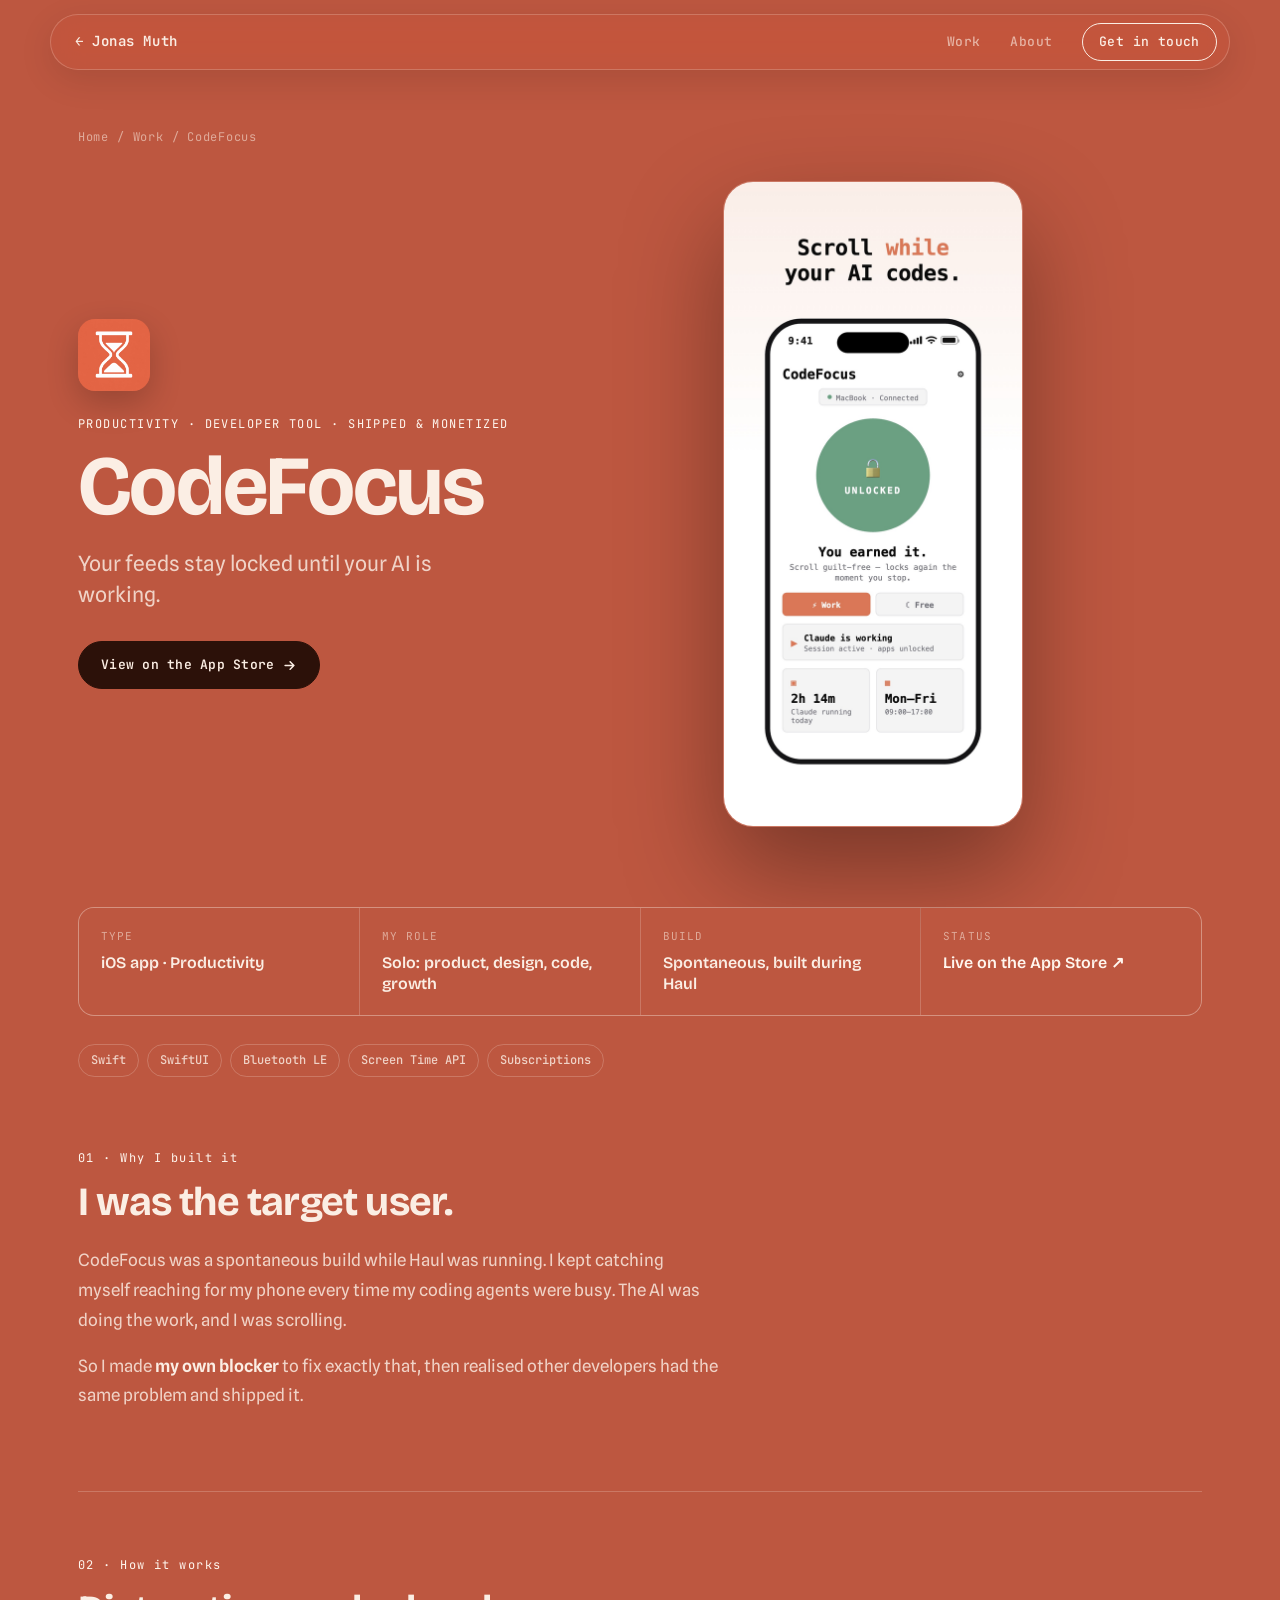
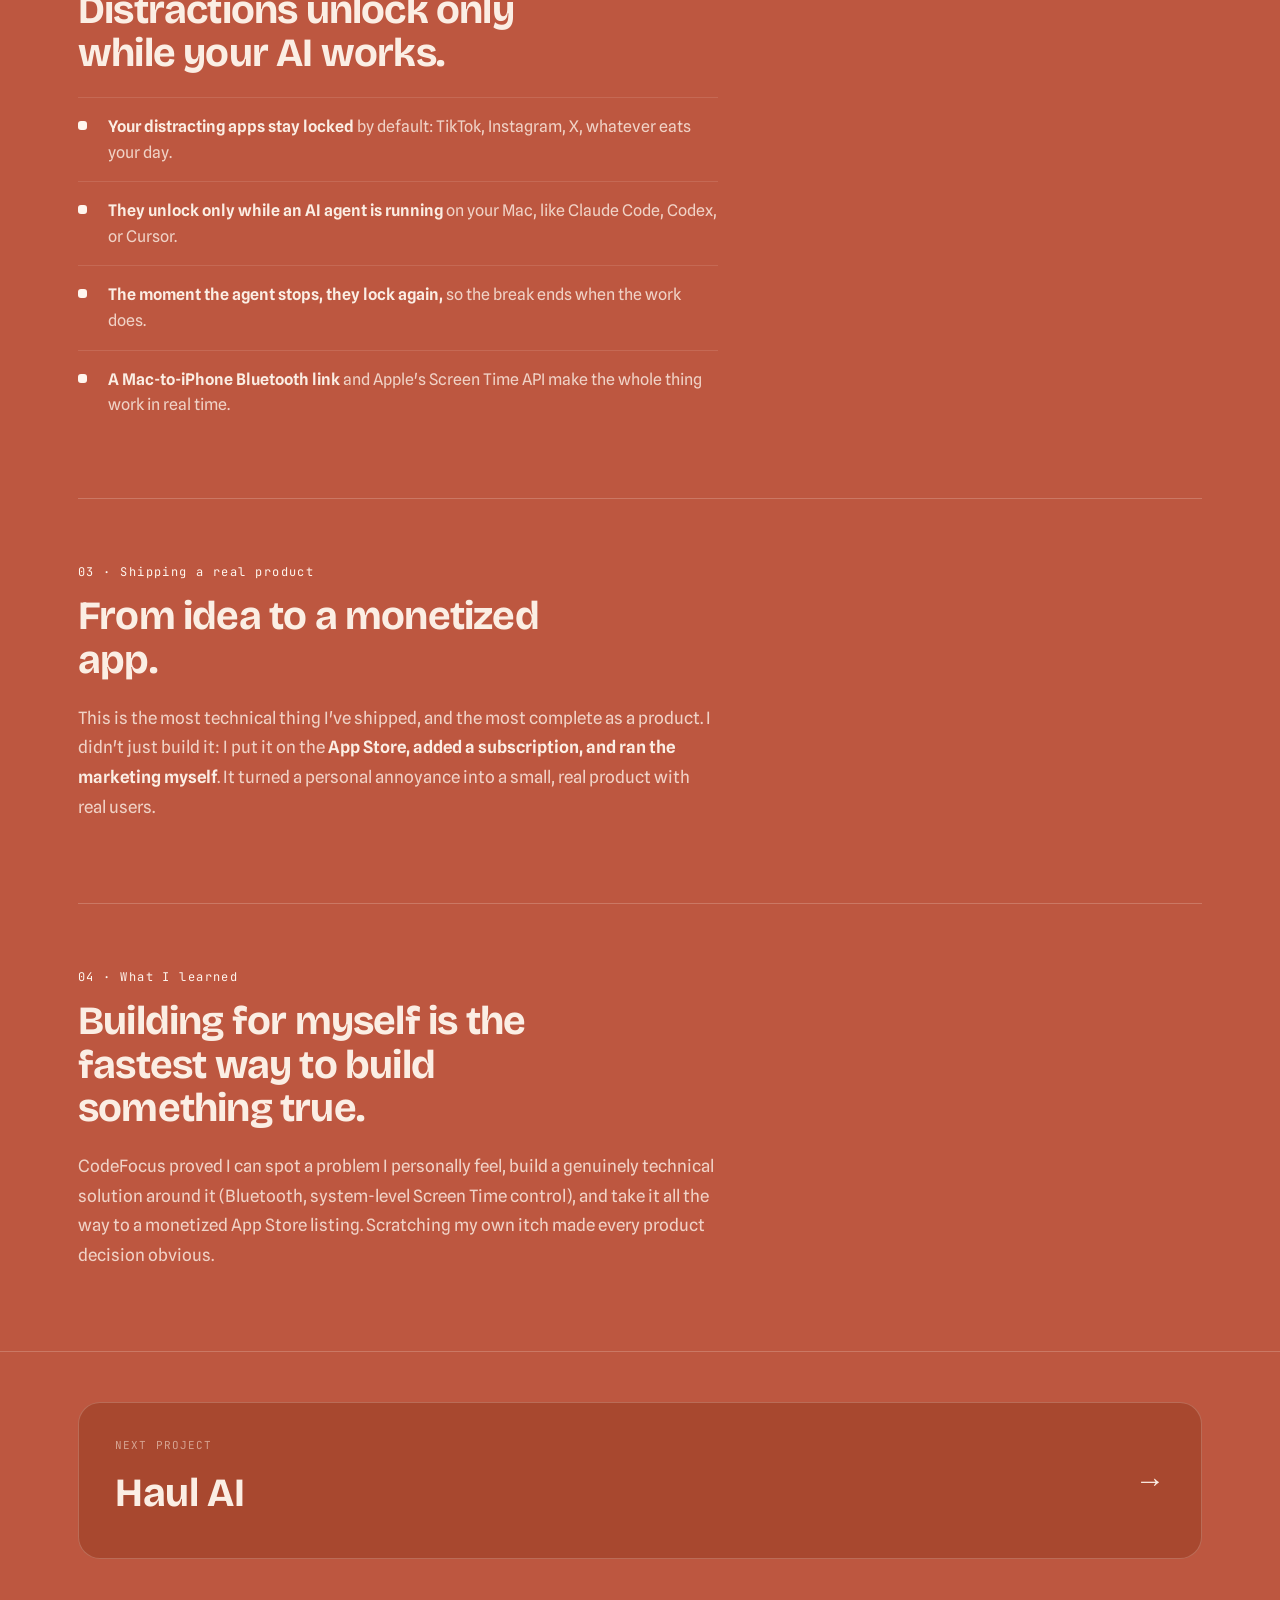
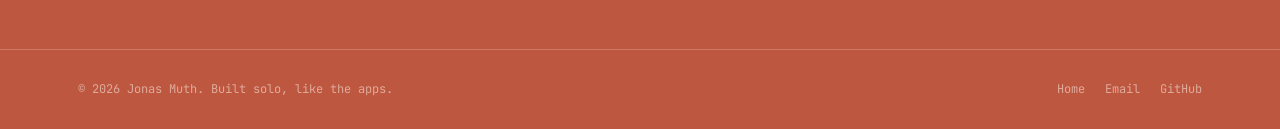
==== codefocus.html @ 3209b7ca "Restructure: consistent homepage + dedicated per-app case-study pages - Homepage now keeps one consi" ====
<!DOCTYPE html>
<html lang="en">
<head>
<meta charset="UTF-8">
<meta name="viewport" content="width=device-width, initial-scale=1.0">
<title>CodeFocus · Jonas Muth</title>
<meta name="description" content="CodeFocus keeps your distracting apps locked until your AI coding agent is working. Built spontaneously, shipped to the App Store, and monetized.">
<link rel="preconnect" href="https://fonts.googleapis.com">
<link rel="preconnect" href="https://fonts.gstatic.com" crossorigin>
<link href="https://fonts.googleapis.com/css2?family=Bricolage+Grotesque:opsz,wght@12..96,500;12..96,600;12..96,700;12..96,800&family=Spline+Sans:wght@400;500;600&family=JetBrains+Mono:wght@400;500;600&family=Baloo+2:wght@600;700;800&display=swap" rel="stylesheet">
<link rel="stylesheet" href="style.css">
</head>
<body class="theme-cf">

<nav>
  <div class="wrap nav-in">
    <a href="index.html" class="brand">← Jonas&nbsp;Muth</a>
    <div class="nav-links">
      <a href="index.html#work">Work</a>
      <a href="index.html#about">About</a>
      <a href="index.html#contact" class="nav-cta mag">Get in touch</a>
    </div>
  </div>
</nav>

<main class="case">
  <div class="wrap">
    <div class="crumb"><a href="index.html">Home</a> / <a href="index.html#work">Work</a> / <span>CodeFocus</span></div>

    <div class="case-hero">
      <div class="rise">
        <img src="codefocus-icon.png" alt="CodeFocus icon" class="case-icon">
        <div class="case-kicker">Productivity · Developer tool · Shipped &amp; monetized</div>
        <h1>CodeFocus</h1>
        <p class="case-lede">Your feeds stay locked until your AI is working.</p>
        <a class="btn btn-fill mag" href="https://apps.apple.com/app/id6781040937" target="_blank" rel="noopener">View on the App Store
          <svg viewBox="0 0 24 24" fill="none" stroke="currentColor" stroke-width="2.5" stroke-linecap="round" stroke-linejoin="round"><path d="M5 12h14M13 6l6 6-6 6"/></svg></a>
      </div>
      <div class="rise d1" data-tilt-scope>
        <img src="screen-codefocus.png" class="case-shot tilt" alt="CodeFocus showing apps unlocked while Claude is working">
      </div>
    </div>

    <dl class="meta rise">
      <div><dt>Type</dt><dd>iOS app · Productivity</dd></div>
      <div><dt>My role</dt><dd>Solo: product, design, code, growth</dd></div>
      <div><dt>Build</dt><dd>Spontaneous, built during Haul</dd></div>
      <div><dt>Status</dt><dd><a href="https://apps.apple.com/app/id6781040937" target="_blank" rel="noopener">Live on the App Store ↗</a></dd></div>
    </dl>
    <div class="techrow rise d1">
      <span>Swift</span><span>SwiftUI</span><span>Bluetooth LE</span><span>Screen Time API</span><span>Subscriptions</span>
    </div>

    <section class="sec rise">
      <div class="sec-num">01 · Why I built it</div>
      <h2>I was the target user.</h2>
      <p>CodeFocus was a spontaneous build while Haul was running. I kept catching myself reaching for my phone every time my coding agents were busy. The AI was doing the work, and I was scrolling.</p>
      <p>So I made <strong>my own blocker</strong> to fix exactly that, then realised other developers had the same problem and shipped it.</p>
    </section>

    <section class="sec rise">
      <div class="sec-num">02 · How it works</div>
      <h2>Distractions unlock only while your AI works.</h2>
      <ul class="howlist">
        <li><b>Your distracting apps stay locked</b> by default: TikTok, Instagram, X, whatever eats your day.</li>
        <li><b>They unlock only while an AI agent is running</b> on your Mac, like Claude Code, Codex, or Cursor.</li>
        <li><b>The moment the agent stops, they lock again,</b> so the break ends when the work does.</li>
        <li><b>A Mac-to-iPhone Bluetooth link</b> and Apple's Screen Time API make the whole thing work in real time.</li>
      </ul>
    </section>

    <section class="sec rise">
      <div class="sec-num">03 · Shipping a real product</div>
      <h2>From idea to a monetized app.</h2>
      <p>This is the most technical thing I've shipped, and the most complete as a product. I didn't just build it: I put it on the <strong>App Store, added a subscription, and ran the marketing myself</strong>. It turned a personal annoyance into a small, real product with real users.</p>
    </section>

    <section class="sec rise">
      <div class="sec-num">04 · What I learned</div>
      <h2>Building for myself is the fastest way to build something true.</h2>
      <p>CodeFocus proved I can spot a problem I personally feel, build a genuinely technical solution around it (Bluetooth, system-level Screen Time control), and take it all the way to a monetized App Store listing. Scratching my own itch made every product decision obvious.</p>
    </section>
  </div>

  <div class="next">
    <div class="wrap">
      <a href="haul.html" class="mag">
        <div>
          <div class="nx-lab">Next project</div>
          <div class="nx-name">Haul AI</div>
        </div>
        <div class="nx-arrow">→</div>
      </a>
    </div>
  </div>
</main>

<footer>
  <div class="wrap foot">
    <span>© 2026 Jonas Muth. Built solo, like the apps.</span>
    <span class="foot-l">
      <a href="index.html">Home</a>
      <a href="mailto:jonas.muth@yahoo.de">Email</a>
      <a href="https://github.com/jonasmuth04-pixel" target="_blank" rel="noopener">GitHub</a>
    </span>
  </div>
</footer>

<script src="app.js"></script>
</body>
</html>
---- style.css ----
/* =========================================================
   Jonas Muth · shared styles (homepage + app case studies)
   One consistent frame; app pages re-theme via body.theme-*
   ========================================================= */
:root{
  --bg:#F3F2EC;
  --bg-2:#EAE8DF;
  --fg:#171611;
  --muted:rgba(23,22,17,.66);
  --faint:rgba(23,22,17,.45);
  --line:rgba(23,22,17,.16);
  --line-soft:rgba(23,22,17,.09);
  --accent:#171611;
  --btn-bg:#171611;
  --btn-fg:#F3F2EC;
  --cur:#171611;

  --display:'Bricolage Grotesque',sans-serif;
  --body:'Spline Sans',-apple-system,BlinkMacSystemFont,sans-serif;
  --mono:'JetBrains Mono',ui-monospace,monospace;
  --round:'Baloo 2',sans-serif;
}

/* ---- app themes (applied to <body>) ---- */
body.theme-haul{
  --bg:#FFFFFF;--bg-2:#FFF6EF;--fg:#171411;
  --muted:rgba(23,20,17,.66);--faint:rgba(23,20,17,.45);
  --line:rgba(23,20,17,.14);--line-soft:rgba(23,20,17,.08);
  --accent:#FF5A00;--btn-bg:#FF5A00;--btn-fg:#fff;--cur:#FF5A00;
}
body.theme-momio{
  --bg:#0A0810;--bg-2:#140e1d;--fg:#F3EAFB;
  --muted:rgba(243,234,251,.72);--faint:rgba(243,234,251,.45);
  --line:rgba(243,234,251,.16);--line-soft:rgba(243,234,251,.08);
  --accent:#C77DFF;--btn-bg:#A855F7;--btn-fg:#fff;--cur:#C77DFF;
}
body.theme-cf{
  --bg:#BD5740;--bg-2:#a8482f;--fg:#FBEEE4;
  --muted:rgba(251,238,228,.82);--faint:rgba(251,238,228,.55);
  --line:rgba(251,238,228,.22);--line-soft:rgba(251,238,228,.12);
  --accent:#FFF6EE;--btn-bg:#2C1109;--btn-fg:#FBEEE4;--cur:#FBEEE4;
}

*,*::before,*::after{margin:0;padding:0;box-sizing:border-box}
html{scroll-behavior:smooth;-webkit-font-smoothing:antialiased;-moz-osx-font-smoothing:grayscale}
body{font-family:var(--body);background:var(--bg);color:var(--fg);line-height:1.55;overflow-x:hidden;transition:background .3s,color .3s}
a{color:inherit;text-decoration:none}
img{display:block;max-width:100%}
::selection{background:var(--accent);color:var(--bg)}
:focus-visible{outline:2.5px solid currentColor;outline-offset:3px;border-radius:2px}

.wrap{max-width:1180px;margin:0 auto;padding:0 28px}
.narrow{max-width:780px}
.mono{font-family:var(--mono);font-weight:500;letter-spacing:.02em}
.eyebrow{font-family:var(--mono);font-size:12px;font-weight:500;letter-spacing:.14em;text-transform:uppercase}

/* ============ NAV (floating pill) ============ */
nav{position:fixed;top:14px;left:0;right:0;z-index:200}
.nav-in{display:flex;align-items:center;justify-content:space-between;height:56px;
  padding:0 12px 0 24px;border-radius:999px;
  background:color-mix(in srgb,var(--bg) 80%,transparent);
  backdrop-filter:blur(16px) saturate(1.4);-webkit-backdrop-filter:blur(16px) saturate(1.4);
  border:1px solid var(--line);box-shadow:0 10px 34px rgba(0,0,0,.10)}
.brand{font-family:var(--mono);font-weight:600;font-size:14px;letter-spacing:.04em}
.nav-links{display:flex;align-items:center;gap:30px}
.nav-links a{font-family:var(--mono);font-size:13px;font-weight:500;letter-spacing:.03em;opacity:.62;transition:opacity .2s}
.nav-links a:hover{opacity:1}
.nav-cta{border:1.5px solid currentColor;border-radius:999px;padding:8px 16px;opacity:1!important}

/* ============ BUTTONS ============ */
.btn{font-family:var(--mono);font-size:13px;font-weight:600;letter-spacing:.02em;padding:13px 22px;border-radius:999px;border:1.5px solid var(--fg);transition:transform .18s,background .18s,color .18s,gap .2s;cursor:pointer;display:inline-flex;align-items:center;gap:8px}
.btn svg{width:15px;height:15px}
.btn-fill{background:var(--btn-bg);color:var(--btn-fg);border-color:var(--btn-bg)}
.btn-fill:hover{transform:translateY(-2px)}
.btn-line:hover{background:var(--fg);color:var(--bg)}
body.theme-momio .btn-fill{background:linear-gradient(120deg,#A855F7,#FF5BD8);border-color:transparent}

/* ============ HERO (homepage) ============ */
.hero{padding:148px 0 86px;border-bottom:1px solid var(--line)}
.hero-grid{display:grid;grid-template-columns:1.35fr .65fr;gap:56px;align-items:end}
.hero-eyebrow{display:flex;align-items:center;gap:12px;color:var(--muted);margin-bottom:30px}
.hero-eyebrow .tick{width:30px;height:1px;background:var(--fg);opacity:.5}
.hero h1{font-family:var(--display);font-weight:700;font-size:clamp(40px,6.4vw,82px);line-height:.99;letter-spacing:-.025em}
.hero h1 .u{text-decoration:underline;text-decoration-thickness:.06em;text-underline-offset:.1em}
.hero-dek{margin-top:30px;max-width:46ch;font-size:18px;color:var(--muted);line-height:1.62}
.hero-actions{margin-top:36px;display:flex;gap:14px;flex-wrap:wrap}
.hero-portrait{position:relative}
.portrait-frame{position:relative;aspect-ratio:4/5;border-radius:140px 140px 18px 18px;overflow:hidden;border:1px solid var(--line);background:var(--bg-2)}
.portrait-frame img{width:100%;height:100%;object-fit:cover;object-position:center 38%;filter:grayscale(.12) contrast(1.02)}
.portrait-cap{position:absolute;left:14px;bottom:14px;font-family:var(--mono);font-size:11px;letter-spacing:.06em;background:var(--fg);color:var(--bg);padding:6px 10px;border-radius:6px}

.ledger{margin-top:66px;border-top:1px solid var(--fg);display:grid;grid-template-columns:repeat(4,1fr)}
.ledger div{padding:20px 22px 4px 0;border-right:1px solid var(--line-soft)}
.ledger div:last-child{border-right:0}
.ledger dt{font-family:var(--mono);font-size:11px;letter-spacing:.1em;text-transform:uppercase;color:var(--faint);margin-bottom:8px}
.ledger dd{font-family:var(--display);font-weight:600;font-size:18px;line-height:1.25}

/* ============ CREDO ============ */
.credo{padding:84px 0;border-bottom:1px solid var(--line)}
.credo-grid{display:grid;grid-template-columns:.4fr .6fr;gap:56px}
.credo .eyebrow{color:var(--faint)}
.credo h2{font-family:var(--display);font-weight:600;font-size:clamp(24px,3vw,34px);line-height:1.18;letter-spacing:-.015em}
.credo p{font-size:17px;color:var(--muted);line-height:1.7;margin-top:18px;max-width:54ch}
.credo p strong{color:var(--fg);font-weight:600}
.credo-side{align-self:start;position:sticky;top:96px}

/* ============ SELECTED WORK (homepage cards) ============ */
.work{padding:96px 0;border-bottom:1px solid var(--line)}
.work-head{display:flex;align-items:flex-end;justify-content:space-between;gap:24px;margin-bottom:44px}
.work-head .eyebrow{color:var(--faint);display:block;margin-bottom:14px}
.work-head h2{font-family:var(--display);font-weight:700;font-size:clamp(30px,4.4vw,52px);letter-spacing:-.02em;line-height:1.02}
.work-head p{color:var(--muted);font-size:16px;max-width:34ch}

.cards{display:flex;flex-direction:column;gap:20px}
.card{display:grid;grid-template-columns:128px 1fr auto;gap:30px;align-items:center;
  padding:24px;border:1px solid var(--line);border-radius:22px;background:var(--bg-2);
  position:relative;transition:transform .25s cubic-bezier(.2,.7,.2,1),box-shadow .25s,border-color .25s}
.card:hover{transform:translateY(-4px);box-shadow:0 26px 60px rgba(0,0,0,.14);border-color:var(--line)}
.card-accent{position:absolute;left:0;top:22px;bottom:22px;width:4px;border-radius:4px}
.card-ic{width:128px;height:128px;border-radius:26px;box-shadow:0 12px 30px rgba(0,0,0,.16)}
.card-name{font-family:var(--display);font-weight:700;font-size:30px;letter-spacing:-.5px;line-height:1.05}
.card-kicker{font-family:var(--mono);font-size:11px;letter-spacing:.1em;text-transform:uppercase;color:var(--faint);margin-bottom:10px}
.card-line{font-size:16px;color:var(--muted);margin-top:8px;max-width:48ch;line-height:1.55}
.card-go{display:inline-flex;align-items:center;gap:8px;font-family:var(--mono);font-size:13px;font-weight:600;margin-top:16px}
.card-go svg{width:14px;height:14px;transition:transform .2s}
.card:hover .card-go svg{transform:translateX(4px)}
.card-arrow{font-family:var(--mono);font-size:13px;color:var(--faint);white-space:nowrap}

/* ============ ABOUT ============ */
.about{padding:108px 0;border-bottom:1px solid var(--line)}
.about-grid{display:grid;grid-template-columns:.42fr .58fr;gap:60px}
.about .eyebrow{color:var(--faint);display:block;margin-bottom:18px}
.about h2{font-family:var(--display);font-weight:700;font-size:clamp(28px,3.6vw,42px);letter-spacing:-.02em;line-height:1.06}
.about-rows{display:flex;flex-direction:column}
.arow{display:grid;grid-template-columns:170px 1fr;gap:24px;padding:22px 0;border-top:1px solid var(--line)}
.arow:last-child{border-bottom:1px solid var(--line)}
.arow dt{font-family:var(--mono);font-size:12px;letter-spacing:.08em;text-transform:uppercase;color:var(--faint);padding-top:3px}
.arow dd{font-size:16px;line-height:1.7;color:var(--fg)}
.tags{display:flex;flex-wrap:wrap;gap:8px}
.tags span{font-family:var(--mono);font-size:12px;border:1px solid var(--line);border-radius:7px;padding:6px 11px;color:var(--muted)}

/* ============ CONTACT ============ */
.contact{padding:120px 0 96px;text-align:center}
.contact .eyebrow{color:var(--faint);display:block;margin-bottom:22px}
.contact h2{font-family:var(--display);font-weight:700;font-size:clamp(38px,6.4vw,84px);line-height:.98;letter-spacing:-.025em}
.contact p{max-width:46ch;margin:24px auto 40px;color:var(--muted);font-size:18px}
.contact-links{display:flex;gap:14px;justify-content:center;flex-wrap:wrap}
.clink{display:inline-flex;align-items:center;gap:10px;font-family:var(--mono);font-size:14px;font-weight:600;padding:14px 22px;border-radius:999px;border:1.5px solid var(--fg);transition:transform .18s,background .18s,color .18s}
.clink:hover{transform:translateY(-2px);background:var(--fg);color:var(--bg)}
.clink svg{width:17px;height:17px}
.clink.primary{background:var(--btn-bg);color:var(--btn-fg);border-color:var(--btn-bg)}

/* ============ FOOTER ============ */
footer{padding:30px 0;border-top:1px solid var(--line)}
.foot{display:flex;align-items:center;justify-content:space-between;font-family:var(--mono);font-size:12px;color:var(--faint)}
.foot a{transition:color .2s}.foot a:hover{color:var(--fg)}
.foot-l{display:flex;gap:20px}

/* =========================================================
   APP CASE-STUDY PAGE
   ========================================================= */
.case{padding:128px 0 0}
.crumb{font-family:var(--mono);font-size:12px;letter-spacing:.06em;color:var(--faint);margin-bottom:34px;display:flex;gap:8px;align-items:center}
.crumb a:hover{color:var(--fg)}
.case-hero{display:grid;grid-template-columns:1.1fr .9fr;gap:60px;align-items:center}
.case-icon{width:72px;height:72px;border-radius:17px;box-shadow:0 12px 32px rgba(0,0,0,.2);margin-bottom:24px}
.case-kicker{font-family:var(--mono);font-size:12px;letter-spacing:.12em;text-transform:uppercase;color:var(--accent);margin-bottom:14px}
.case h1{font-size:clamp(46px,6.6vw,84px);line-height:.96;letter-spacing:-.02em;margin-bottom:20px}
.case-lede{font-size:21px;color:var(--muted);line-height:1.5;max-width:30ch;margin-bottom:30px}
.case-shot{width:300px;justify-self:center;border-radius:30px;box-shadow:0 44px 100px rgba(0,0,0,.36)}
body.theme-momio .case-shot,body.theme-cf .case-shot{border:1px solid var(--line)}

/* app display fonts */
body.theme-haul .case h1,body.theme-momio .case h1{font-family:var(--round);font-weight:800}
body.theme-cf .case h1{font-family:var(--display);font-weight:700}
body.theme-haul .case h1{color:var(--accent)}
body.theme-momio .case h1{background:linear-gradient(120deg,#C77DFF,#FF5BD8);-webkit-background-clip:text;background-clip:text;-webkit-text-fill-color:transparent}

/* meta + tech */
.meta{display:grid;grid-template-columns:repeat(4,1fr);gap:1px;background:var(--line);border:1px solid var(--line);border-radius:16px;overflow:hidden;margin:80px 0 28px}
.meta div{background:var(--bg);padding:20px 22px}
.meta dt{font-family:var(--mono);font-size:11px;letter-spacing:.1em;text-transform:uppercase;color:var(--faint);margin-bottom:8px}
.meta dd{font-family:var(--display);font-weight:600;font-size:16px;line-height:1.3}
.meta dd a{color:var(--accent)}
.techrow{display:flex;flex-wrap:wrap;gap:8px;margin-bottom:8px}
.techrow span{font-family:var(--mono);font-size:12px;font-weight:500;padding:6px 12px;border-radius:999px;border:1px solid var(--line);color:var(--muted)}

/* sections */
.sec{padding:64px 0;border-top:1px solid var(--line)}
.sec:first-of-type{border-top:0}
.sec-num{font-family:var(--mono);font-size:12px;letter-spacing:.12em;color:var(--accent);margin-bottom:14px}
.sec h2{font-family:var(--display);font-weight:700;font-size:clamp(26px,3.4vw,40px);letter-spacing:-.02em;line-height:1.08;margin-bottom:22px;max-width:20ch}
.sec p{font-size:17px;line-height:1.75;color:var(--muted);max-width:64ch;margin-bottom:16px}
.sec p strong{color:var(--fg);font-weight:600}
.howlist{list-style:none;margin:8px 0 0;max-width:64ch}
.howlist li{position:relative;padding:16px 0 16px 30px;border-top:1px solid var(--line-soft);font-size:16px;line-height:1.6;color:var(--muted)}
.howlist li::before{content:"";position:absolute;left:0;top:23px;width:9px;height:9px;border-radius:3px;background:var(--accent)}
.howlist li b{color:var(--fg);font-weight:600}

/* stat callout */
.callout{display:flex;flex-wrap:wrap;gap:44px;padding:38px 0 6px}
.callout div{display:flex;flex-direction:column}
.callout b{font-family:var(--round);font-weight:800;font-size:clamp(34px,5vw,52px);line-height:1;color:var(--accent)}
body.theme-cf .callout b{color:var(--fg)}
.callout span{font-family:var(--mono);font-size:12px;letter-spacing:.05em;text-transform:uppercase;color:var(--faint);margin-top:9px}

/* next-app CTA */
.next{padding:50px 0 90px;border-top:1px solid var(--line)}
.next a{display:flex;align-items:center;justify-content:space-between;gap:24px;padding:34px 36px;border:1px solid var(--line);border-radius:22px;background:var(--bg-2);transition:transform .25s,box-shadow .25s}
.next a:hover{transform:translateY(-3px);box-shadow:0 24px 56px rgba(0,0,0,.16)}
.next .nx-lab{font-family:var(--mono);font-size:11px;letter-spacing:.1em;text-transform:uppercase;color:var(--faint);margin-bottom:8px}
.next .nx-name{font-family:var(--display);font-weight:700;font-size:clamp(26px,3.4vw,40px);letter-spacing:-.01em}
.next .nx-arrow{font-size:30px}

/* ============ MOTION ============ */
.rise{opacity:0;transform:translateY(22px);transition:opacity .7s cubic-bezier(.2,.7,.2,1),transform .7s cubic-bezier(.2,.7,.2,1)}
.rise.in{opacity:1;transform:none}
.d1{transition-delay:.06s}.d2{transition-delay:.12s}.d3{transition-delay:.18s}

/* ============ CUSTOM CURSOR ============ */
.cursor-dot,.cursor-ring{position:fixed;top:0;left:0;z-index:9999;pointer-events:none;border-radius:50%;opacity:0;transition:opacity .35s}
.cursor-dot{width:6px;height:6px;background:var(--cur);margin:-3px 0 0 -3px}
.cursor-ring{width:36px;height:36px;border:1.5px solid var(--cur);margin:-18px 0 0 -18px;
  transition:width .26s cubic-bezier(.2,.7,.2,1),height .26s cubic-bezier(.2,.7,.2,1),margin .26s cubic-bezier(.2,.7,.2,1),background .26s,opacity .35s}
.cursor-ring.hot{width:58px;height:58px;margin:-29px 0 0 -29px;background:color-mix(in srgb,var(--cur) 14%,transparent)}
.cursor-ring.tap{width:26px;height:26px;margin:-13px 0 0 -13px}
body.cur-on{cursor:none}
body.cur-on a,body.cur-on button,body.cur-on .tilt{cursor:none}
body.cur-on.cur-live .cursor-dot,body.cur-on.cur-live .cursor-ring{opacity:1}
.mag{will-change:transform}
.tilt{transition:transform .3s cubic-bezier(.2,.7,.2,1)}

/* ============ RESPONSIVE ============ */
@media(max-width:920px){
  .hero-grid{grid-template-columns:1fr;gap:40px}
  .hero-portrait{max-width:300px}
  .ledger{grid-template-columns:1fr 1fr}
  .ledger div{border-right:0;border-bottom:1px solid var(--line-soft);padding-bottom:16px}
  .credo-grid,.about-grid{grid-template-columns:1fr;gap:30px}
  .credo-side{position:static}
  .work-head{flex-direction:column;align-items:flex-start}
  .card{grid-template-columns:88px 1fr;gap:20px}
  .card-ic{width:88px;height:88px;border-radius:20px}
  .card-arrow{display:none}
  .case-hero{grid-template-columns:1fr;gap:42px}
  .case-shot{order:-1}
  .meta{grid-template-columns:1fr 1fr}
  .nav-links a:not(.nav-cta){display:none}
}
@media(max-width:560px){
  .wrap{padding:0 20px}
  .hero{padding:120px 0 64px}
  .hero h1{font-size:33px;line-height:1.06}
  .hero h1 br{display:none}
  .ledger,.meta{grid-template-columns:1fr}
  .arow{grid-template-columns:1fr;gap:8px}
  .foot{flex-direction:column;gap:14px}
  .callout{gap:28px}
}
@media(prefers-reduced-motion:reduce){
  html{scroll-behavior:auto}
  .rise{opacity:1;transform:none;transition:none}
}
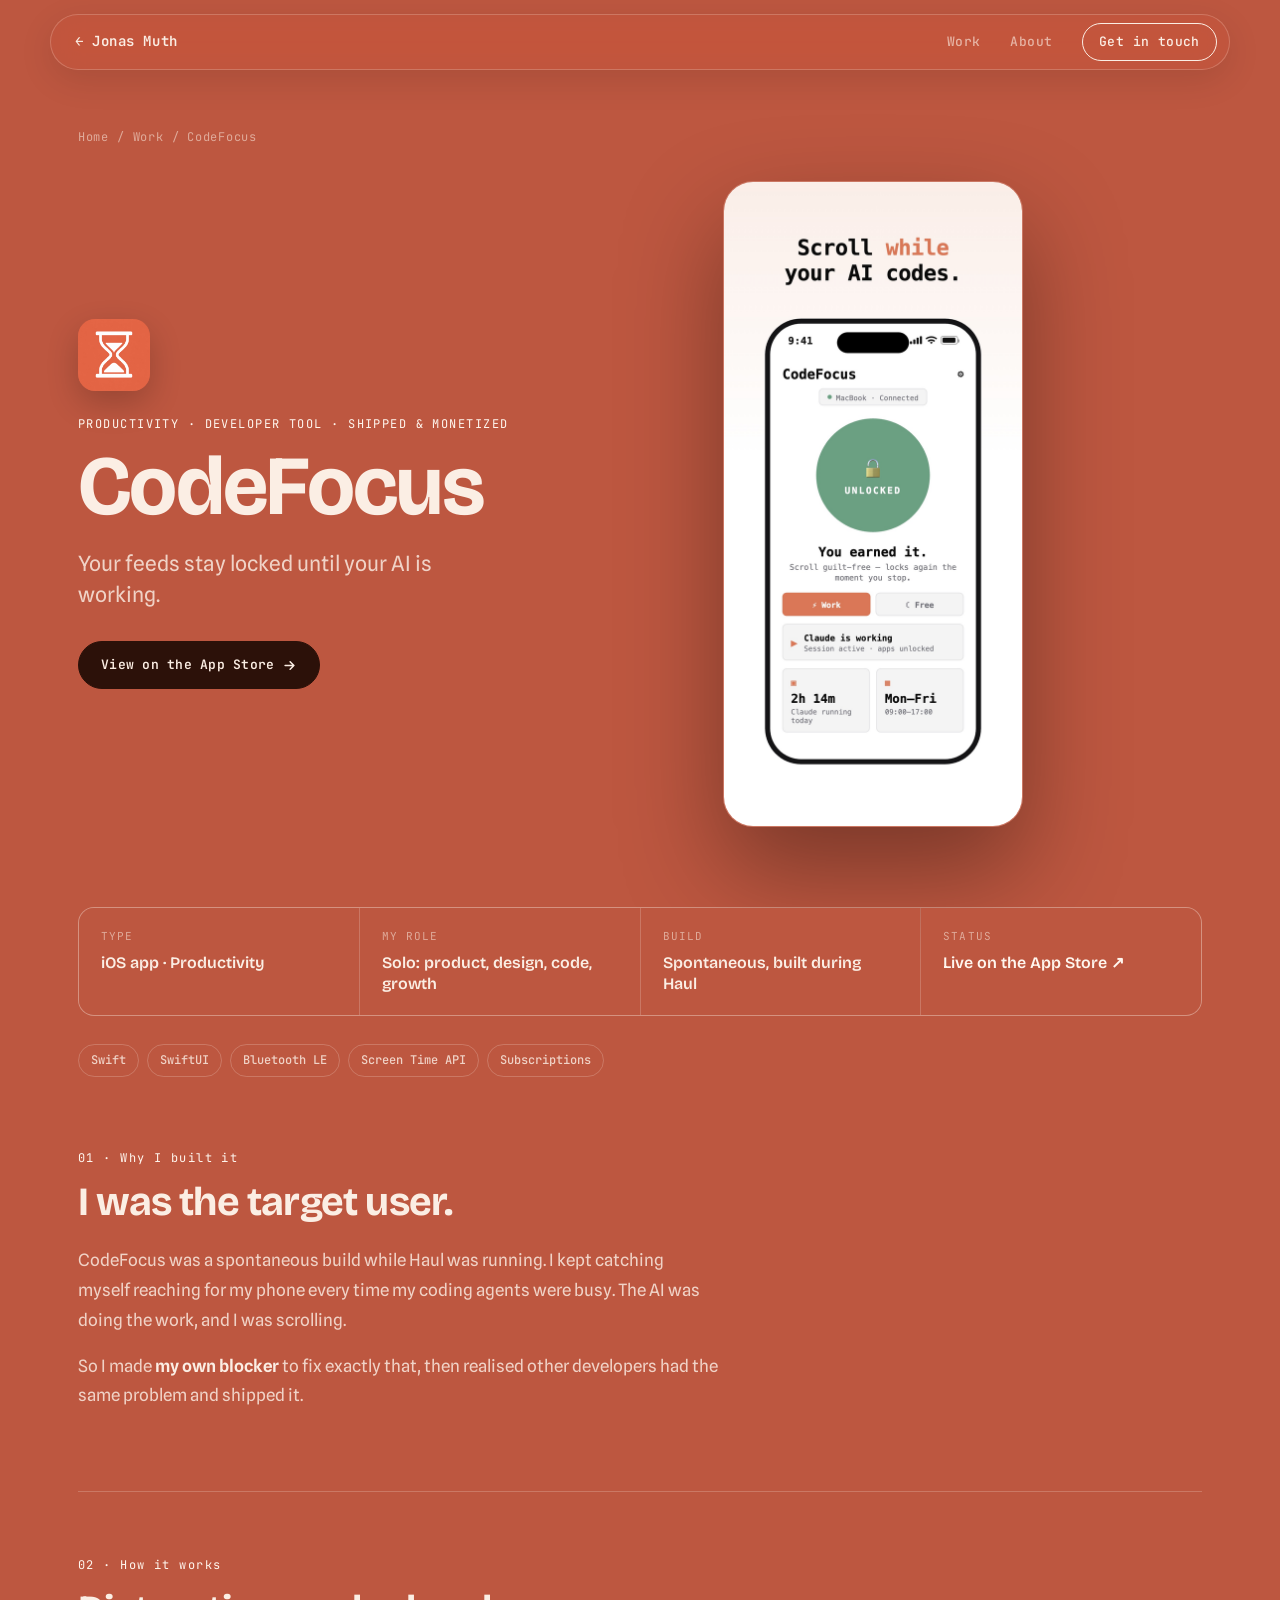
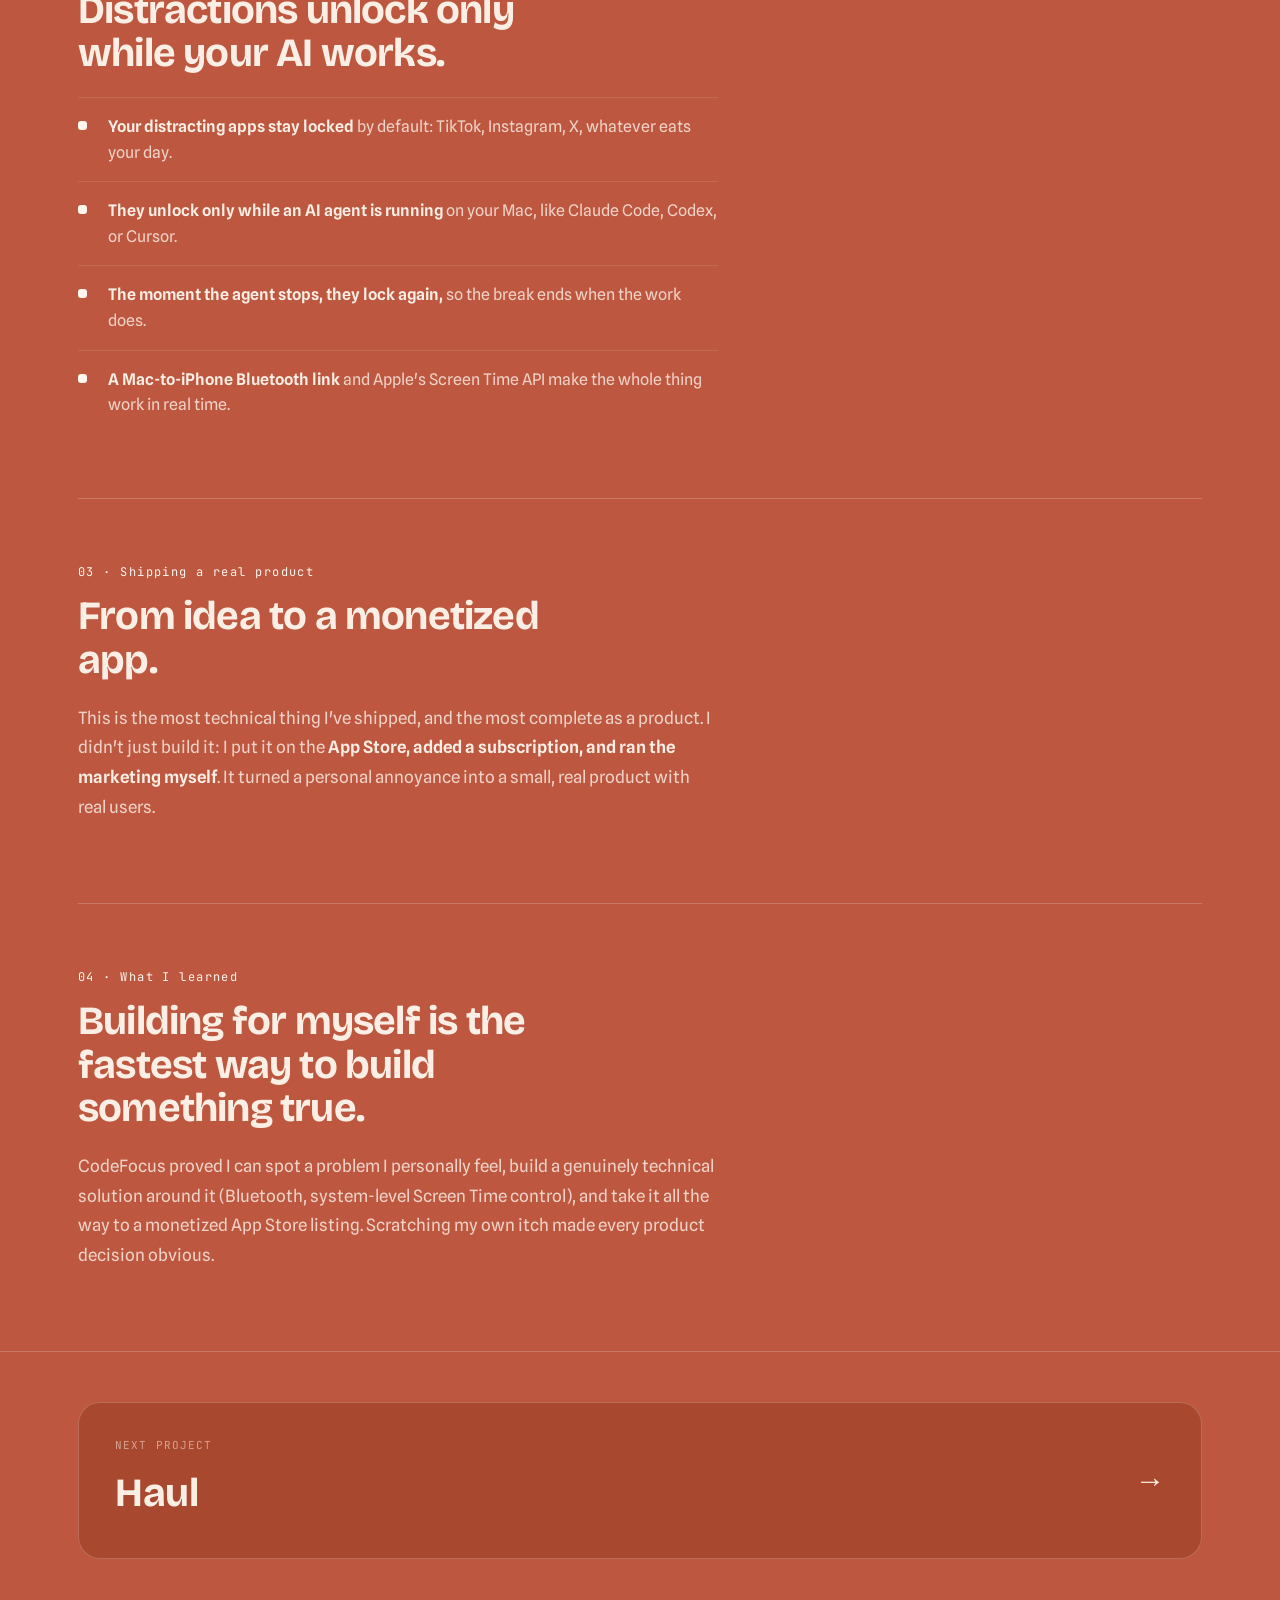
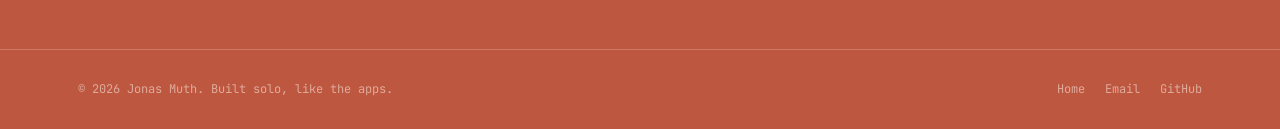
==== commit fe0558ee: "Refine iPhone 14 frame (thinner bezel, flush notch), add Momio screenshot, crop Haul white, rename H" ====
--- a/codefocus.html
+++ b/codefocus.html
@@ -87,7 +87,7 @@
       <a href="haul.html" class="mag">
         <div>
           <div class="nx-lab">Next project</div>
-          <div class="nx-name">Haul AI</div>
+          <div class="nx-name">Haul</div>
         </div>
         <div class="nx-arrow">→</div>
       </a>
--- a/style.css
+++ b/style.css
@@ -90,8 +90,7 @@
 .portrait-cap{position:absolute;left:14px;bottom:14px;font-family:var(--mono);font-size:11px;letter-spacing:.06em;background:var(--fg);color:var(--bg);padding:6px 10px;border-radius:6px}
 
 .ledger{margin-top:66px;border-top:1px solid var(--fg);display:grid;grid-template-columns:repeat(4,1fr)}
-.ledger div{padding:20px 22px 4px 0;border-right:1px solid var(--line-soft)}
-.ledger div:last-child{border-right:0}
+.ledger div{padding:20px 22px 4px 0}
 .ledger dt{font-family:var(--mono);font-size:11px;letter-spacing:.1em;text-transform:uppercase;color:var(--faint);margin-bottom:8px}
 .ledger dd{font-family:var(--display);font-weight:600;font-size:18px;line-height:1.25}
 
@@ -111,20 +110,50 @@
 .work-head h2{font-family:var(--display);font-weight:700;font-size:clamp(30px,4.4vw,52px);letter-spacing:-.02em;line-height:1.02}
 .work-head p{color:var(--muted);font-size:16px;max-width:34ch}
 
-.cards{display:flex;flex-direction:column;gap:20px}
-.card{display:grid;grid-template-columns:128px 1fr auto;gap:30px;align-items:center;
-  padding:24px;border:1px solid var(--line);border-radius:22px;background:var(--bg-2);
-  position:relative;transition:transform .25s cubic-bezier(.2,.7,.2,1),box-shadow .25s,border-color .25s}
-.card:hover{transform:translateY(-4px);box-shadow:0 26px 60px rgba(0,0,0,.14);border-color:var(--line)}
-.card-accent{position:absolute;left:0;top:22px;bottom:22px;width:4px;border-radius:4px}
-.card-ic{width:128px;height:128px;border-radius:26px;box-shadow:0 12px 30px rgba(0,0,0,.16)}
-.card-name{font-family:var(--display);font-weight:700;font-size:30px;letter-spacing:-.5px;line-height:1.05}
-.card-kicker{font-family:var(--mono);font-size:11px;letter-spacing:.1em;text-transform:uppercase;color:var(--faint);margin-bottom:10px}
-.card-line{font-size:16px;color:var(--muted);margin-top:8px;max-width:48ch;line-height:1.55}
-.card-go{display:inline-flex;align-items:center;gap:8px;font-family:var(--mono);font-size:13px;font-weight:600;margin-top:16px}
+.cards{display:flex;flex-direction:column;gap:30px}
+
+/* gradient showcase card with embedded iPhone preview */
+.card{position:relative;display:grid;grid-template-columns:1.1fr .9fr;gap:24px;align-items:center;
+  min-height:420px;padding:46px 48px;border-radius:32px;overflow:hidden;color:var(--ink);
+  background:linear-gradient(145deg,var(--g1),var(--g2));
+  box-shadow:0 20px 50px rgba(0,0,0,.18);
+  transition:transform .4s cubic-bezier(.2,.7,.2,1),box-shadow .4s;
+  transform-origin:center;will-change:transform}
+.card::before{content:"";position:absolute;inset:0;z-index:0;pointer-events:none;
+  background:radial-gradient(130% 92% at 90% -12%,rgba(255,255,255,.30),transparent 56%)}
+.card::after{content:"";position:absolute;inset:0;z-index:0;pointer-events:none;
+  background:linear-gradient(90deg,rgba(0,0,0,.20),transparent 58%)}
+.card:hover{transform:scale(1.025);box-shadow:0 46px 100px rgba(0,0,0,.30);z-index:5}
+
+.card-copy{position:relative;z-index:2}
+.card-ic{width:56px;height:56px;border-radius:15px;box-shadow:0 10px 26px rgba(0,0,0,.30);margin-bottom:20px}
+.card-kicker{font-family:var(--mono);font-size:11px;letter-spacing:.1em;text-transform:uppercase;color:var(--ink);opacity:.82;margin-bottom:12px}
+.card-name{font-family:var(--display);font-weight:700;font-size:clamp(30px,3.6vw,46px);letter-spacing:-.02em;line-height:1.02}
+.card-line{font-size:16px;color:var(--ink);opacity:.94;margin-top:14px;max-width:40ch;line-height:1.58}
+.card-go{display:inline-flex;align-items:center;gap:9px;font-family:var(--mono);font-size:13px;font-weight:600;margin-top:24px;
+  border:1.5px solid color-mix(in srgb,var(--ink) 55%,transparent);padding:10px 18px;border-radius:999px;
+  transition:gap .22s,background .22s,border-color .22s}
 .card-go svg{width:14px;height:14px;transition:transform .2s}
-.card:hover .card-go svg{transform:translateX(4px)}
-.card-arrow{font-family:var(--mono);font-size:13px;color:var(--faint);white-space:nowrap}
+.card:hover .card-go{background:color-mix(in srgb,var(--ink) 16%,transparent);border-color:transparent;gap:13px}
+.card:hover .card-go svg{transform:translateX(3px)}
+.card-arrow{position:absolute;top:26px;right:32px;z-index:2;font-family:var(--mono);font-size:12px;color:var(--ink);opacity:.7;white-space:nowrap}
+
+/* phone mockup — bleeds off the bottom edge, straightens on hover */
+.card-stage{position:relative;align-self:stretch;z-index:1}
+/* iPhone 14 mockup */
+.phone{position:absolute;right:7%;top:50%;width:186px;aspect-ratio:1170/2532;padding:5px;border-radius:42px;
+  background:#0a0a0c;
+  box-shadow:0 26px 60px rgba(0,0,0,.45),0 0 0 1.5px #2c2c30,inset 0 0 0 1px rgba(255,255,255,.10);
+  transform:translateY(-50%) rotate(-3deg);transform-origin:center;
+  transition:transform .4s cubic-bezier(.2,.7,.2,1)}
+.card:hover .phone{transform:translateY(calc(-50% - 8px)) rotate(0deg)}
+.phone img{width:100%;height:100%;object-fit:cover;object-position:center top;border-radius:38px;display:block}
+/* notch flush at the top, same colour as the bezel */
+.phone-island{position:absolute;top:5px;left:50%;transform:translateX(-50%);width:40%;height:24px;background:#0a0a0c;border-radius:0 0 16px 16px;z-index:4}
+/* side buttons (left: volume up + down, right: side button) */
+.phone::before{content:"";position:absolute;left:-3px;top:25%;width:3px;height:26px;background:#1c1c20;border-radius:2px 0 0 2px;z-index:-1;
+  box-shadow:0 38px 0 0 #1c1c20}
+.phone::after{content:"";position:absolute;right:-3px;top:32%;width:3px;height:48px;background:#1c1c20;border-radius:0 2px 2px 0;z-index:-1}
 
 /* ============ ABOUT ============ */
 .about{padding:108px 0;border-bottom:1px solid var(--line)}
@@ -235,12 +264,15 @@
   .hero-grid{grid-template-columns:1fr;gap:40px}
   .hero-portrait{max-width:300px}
   .ledger{grid-template-columns:1fr 1fr}
-  .ledger div{border-right:0;border-bottom:1px solid var(--line-soft);padding-bottom:16px}
+  .ledger div{padding-bottom:16px}
   .credo-grid,.about-grid{grid-template-columns:1fr;gap:30px}
   .credo-side{position:static}
   .work-head{flex-direction:column;align-items:flex-start}
-  .card{grid-template-columns:88px 1fr;gap:20px}
-  .card-ic{width:88px;height:88px;border-radius:20px}
+  .card{grid-template-columns:1fr;min-height:0;padding:34px 28px 0;gap:0;overflow:hidden}
+  .card:hover{transform:none}
+  .card-stage{min-height:400px;margin-top:18px}
+  .phone{position:absolute;left:50%;right:auto;top:50%;bottom:auto;transform:translate(-50%,-50%) rotate(0);width:178px}
+  .card:hover .phone{transform:translate(-50%,-50%) translateY(-8px)}
   .card-arrow{display:none}
   .case-hero{grid-template-columns:1fr;gap:42px}
   .case-shot{order:-1}
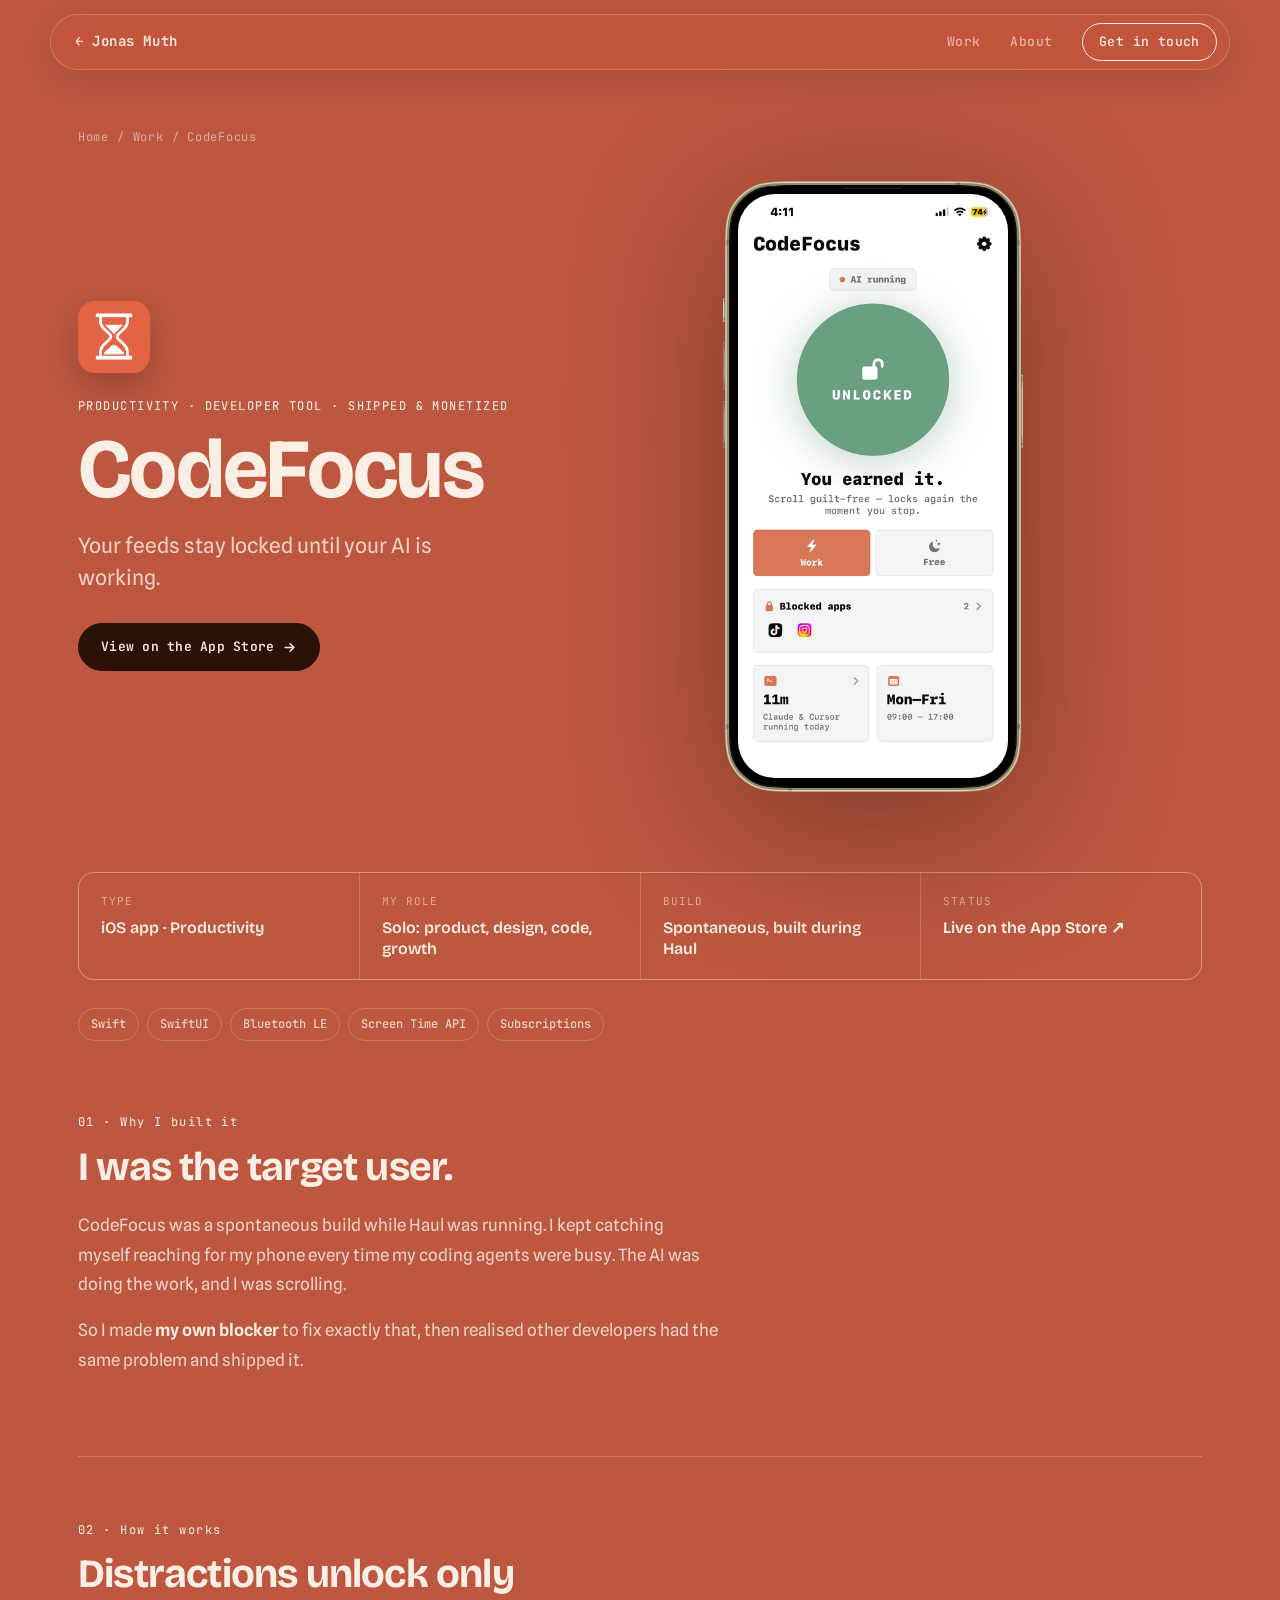
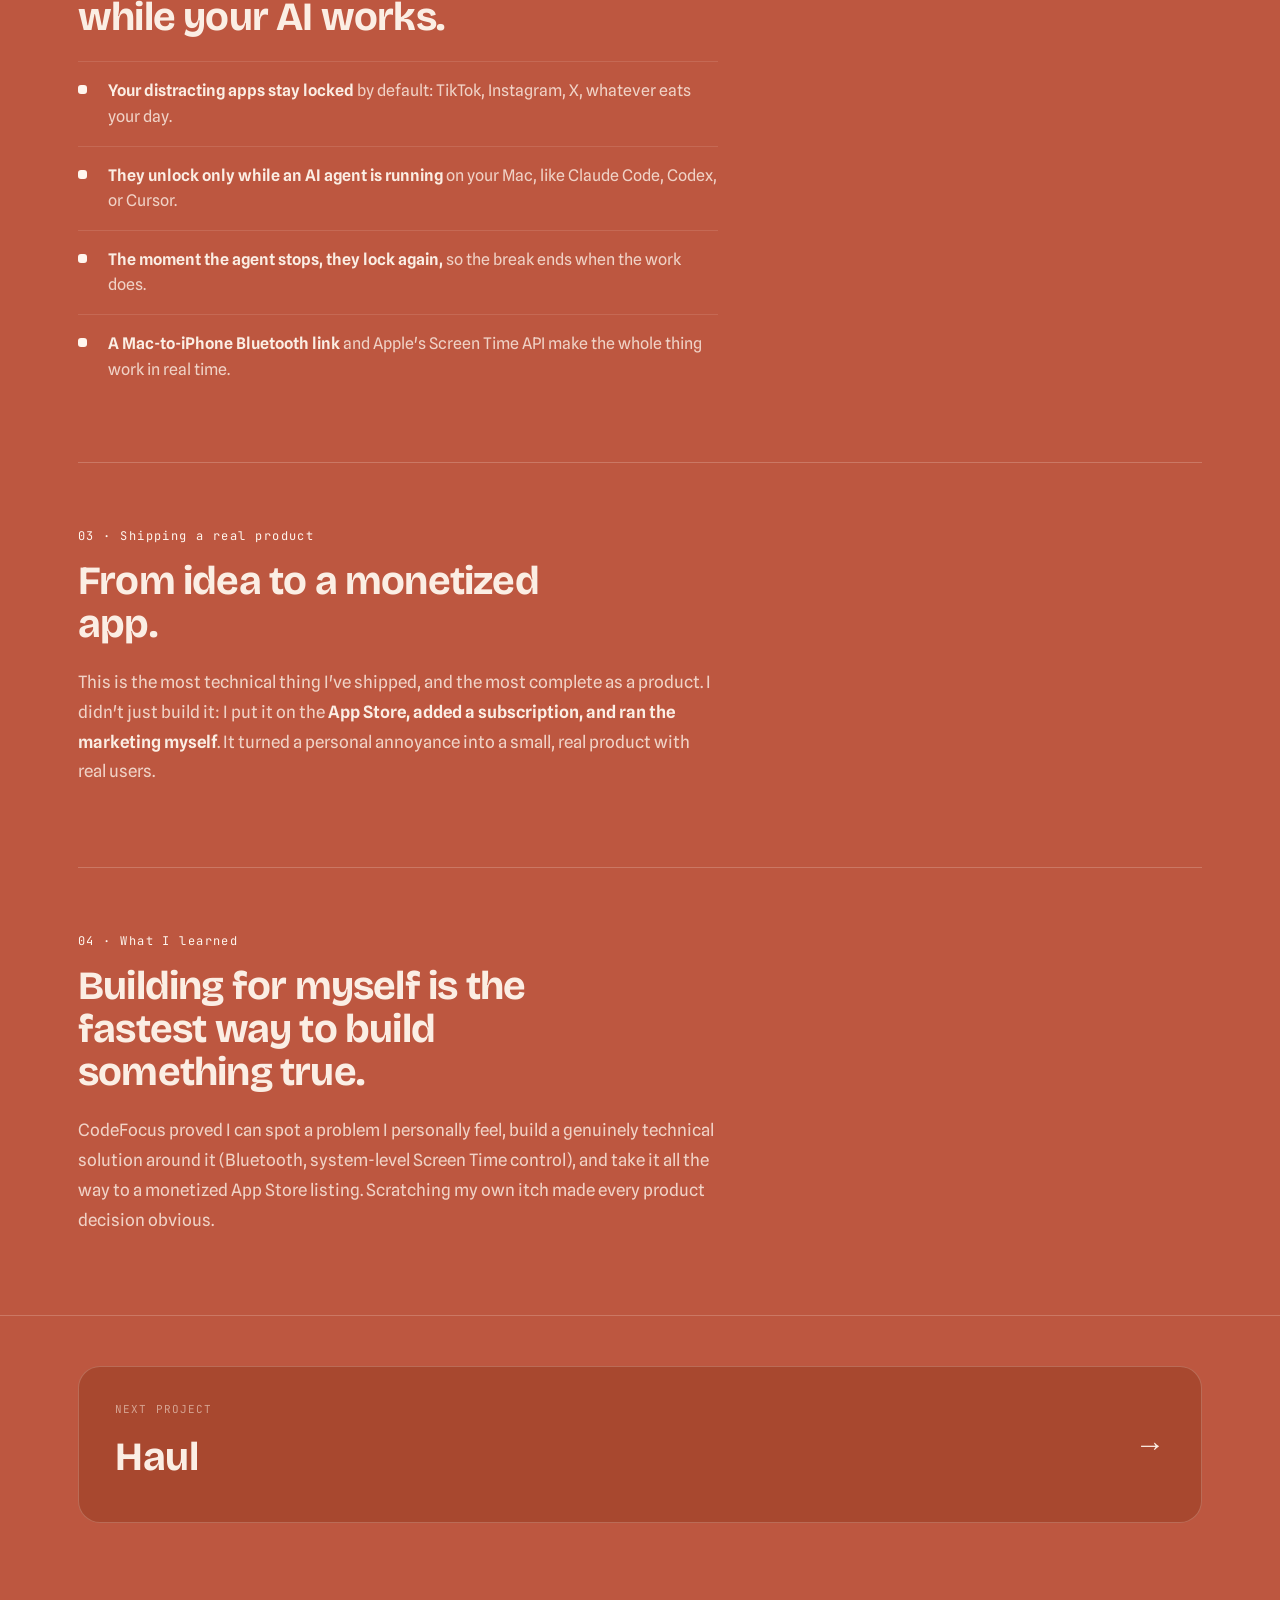
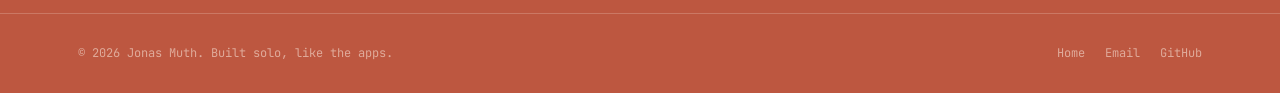
==== commit 883800ed: "Show app screenshots inside our iPhone frame on all 3 detail pages (drop marketing composites) Co-Au" ====
--- a/codefocus.html
+++ b/codefocus.html
@@ -37,7 +37,7 @@
           <svg viewBox="0 0 24 24" fill="none" stroke="currentColor" stroke-width="2.5" stroke-linecap="round" stroke-linejoin="round"><path d="M5 12h14M13 6l6 6-6 6"/></svg></a>
       </div>
       <div class="rise d1" data-tilt-scope>
-        <img src="screen-codefocus.png" class="case-shot tilt" alt="CodeFocus showing apps unlocked while Claude is working">
+        <div class="case-phone tilt"><span class="screen"><img src="card-codefocus.png" alt="CodeFocus app screenshot"></span><img class="frame" src="iphone14.png" alt="" aria-hidden="true"></div>
       </div>
     </div>
 
--- a/style.css
+++ b/style.css
@@ -114,7 +114,7 @@
 
 /* gradient showcase card with embedded iPhone preview */
 .card{position:relative;display:grid;grid-template-columns:1.1fr .9fr;gap:24px;align-items:center;
-  min-height:420px;padding:46px 48px;border-radius:32px;overflow:hidden;color:var(--ink);
+  min-height:404px;padding:44px 46px;border-radius:30px;overflow:hidden;color:var(--ink);
   background:linear-gradient(145deg,var(--g1),var(--g2));
   box-shadow:0 20px 50px rgba(0,0,0,.18);
   transition:transform .4s cubic-bezier(.2,.7,.2,1),box-shadow .4s;
@@ -140,20 +140,17 @@
 
 /* phone mockup — bleeds off the bottom edge, straightens on hover */
 .card-stage{position:relative;align-self:stretch;z-index:1}
-/* iPhone 14 mockup */
-.phone{position:absolute;right:7%;top:50%;width:186px;aspect-ratio:1170/2532;padding:5px;border-radius:42px;
-  background:#0a0a0c;
-  box-shadow:0 26px 60px rgba(0,0,0,.45),0 0 0 1.5px #2c2c30,inset 0 0 0 1px rgba(255,255,255,.10);
+/* real iPhone PNG frame (from our App Store screenshot tool); screen is opaque,
+   so the screenshot sits ON TOP, clipped to the measured screen cutout */
+.phone{position:absolute;right:7%;top:50%;width:150px;aspect-ratio:1022/2082;
   transform:translateY(-50%) rotate(-3deg);transform-origin:center;
+  filter:drop-shadow(0 26px 50px rgba(0,0,0,.34));
   transition:transform .4s cubic-bezier(.2,.7,.2,1)}
 .card:hover .phone{transform:translateY(calc(-50% - 8px)) rotate(0deg)}
-.phone img{width:100%;height:100%;object-fit:cover;object-position:center top;border-radius:38px;display:block}
-/* notch flush at the top, same colour as the bezel */
-.phone-island{position:absolute;top:5px;left:50%;transform:translateX(-50%);width:40%;height:24px;background:#0a0a0c;border-radius:0 0 16px 16px;z-index:4}
-/* side buttons (left: volume up + down, right: side button) */
-.phone::before{content:"";position:absolute;left:-3px;top:25%;width:3px;height:26px;background:#1c1c20;border-radius:2px 0 0 2px;z-index:-1;
-  box-shadow:0 38px 0 0 #1c1c20}
-.phone::after{content:"";position:absolute;right:-3px;top:32%;width:3px;height:48px;background:#1c1c20;border-radius:0 2px 2px 0;z-index:-1}
+.phone .frame{position:absolute;inset:0;width:100%;height:100%;z-index:1;pointer-events:none}
+.phone .screen{position:absolute;top:2.209%;left:5.088%;width:89.824%;height:95.581%;
+  overflow:hidden;border-radius:13.73% / 6.33%;z-index:2}
+.phone .screen img{width:100%;height:100%;object-fit:cover;object-position:center top;display:block}
 
 /* ============ ABOUT ============ */
 .about{padding:108px 0;border-bottom:1px solid var(--line)}
@@ -198,6 +195,13 @@
 .case-lede{font-size:21px;color:var(--muted);line-height:1.5;max-width:30ch;margin-bottom:30px}
 .case-shot{width:300px;justify-self:center;border-radius:30px;box-shadow:0 44px 100px rgba(0,0,0,.36)}
 body.theme-momio .case-shot,body.theme-cf .case-shot{border:1px solid var(--line)}
+/* app screenshot inside our real iPhone frame (case-study hero) */
+.case-phone{position:relative;width:300px;max-width:80%;justify-self:center;aspect-ratio:1022/2082;
+  filter:drop-shadow(0 34px 74px rgba(0,0,0,.34))}
+.case-phone .frame{position:absolute;inset:0;width:100%;height:100%;z-index:1;pointer-events:none}
+.case-phone .screen{position:absolute;top:2.209%;left:5.088%;width:89.824%;height:95.581%;
+  overflow:hidden;border-radius:13.73% / 6.33%;z-index:2}
+.case-phone .screen img{width:100%;height:100%;object-fit:cover;object-position:center top;display:block}
 
 /* app display fonts */
 body.theme-haul .case h1,body.theme-momio .case h1{font-family:var(--round);font-weight:800}
@@ -271,7 +275,7 @@
   .card{grid-template-columns:1fr;min-height:0;padding:34px 28px 0;gap:0;overflow:hidden}
   .card:hover{transform:none}
   .card-stage{min-height:400px;margin-top:18px}
-  .phone{position:absolute;left:50%;right:auto;top:50%;bottom:auto;transform:translate(-50%,-50%) rotate(0);width:178px}
+  .phone{position:absolute;left:50%;right:auto;top:50%;bottom:auto;transform:translate(-50%,-50%) rotate(0);width:158px}
   .card:hover .phone{transform:translate(-50%,-50%) translateY(-8px)}
   .card-arrow{display:none}
   .case-hero{grid-template-columns:1fr;gap:42px}
